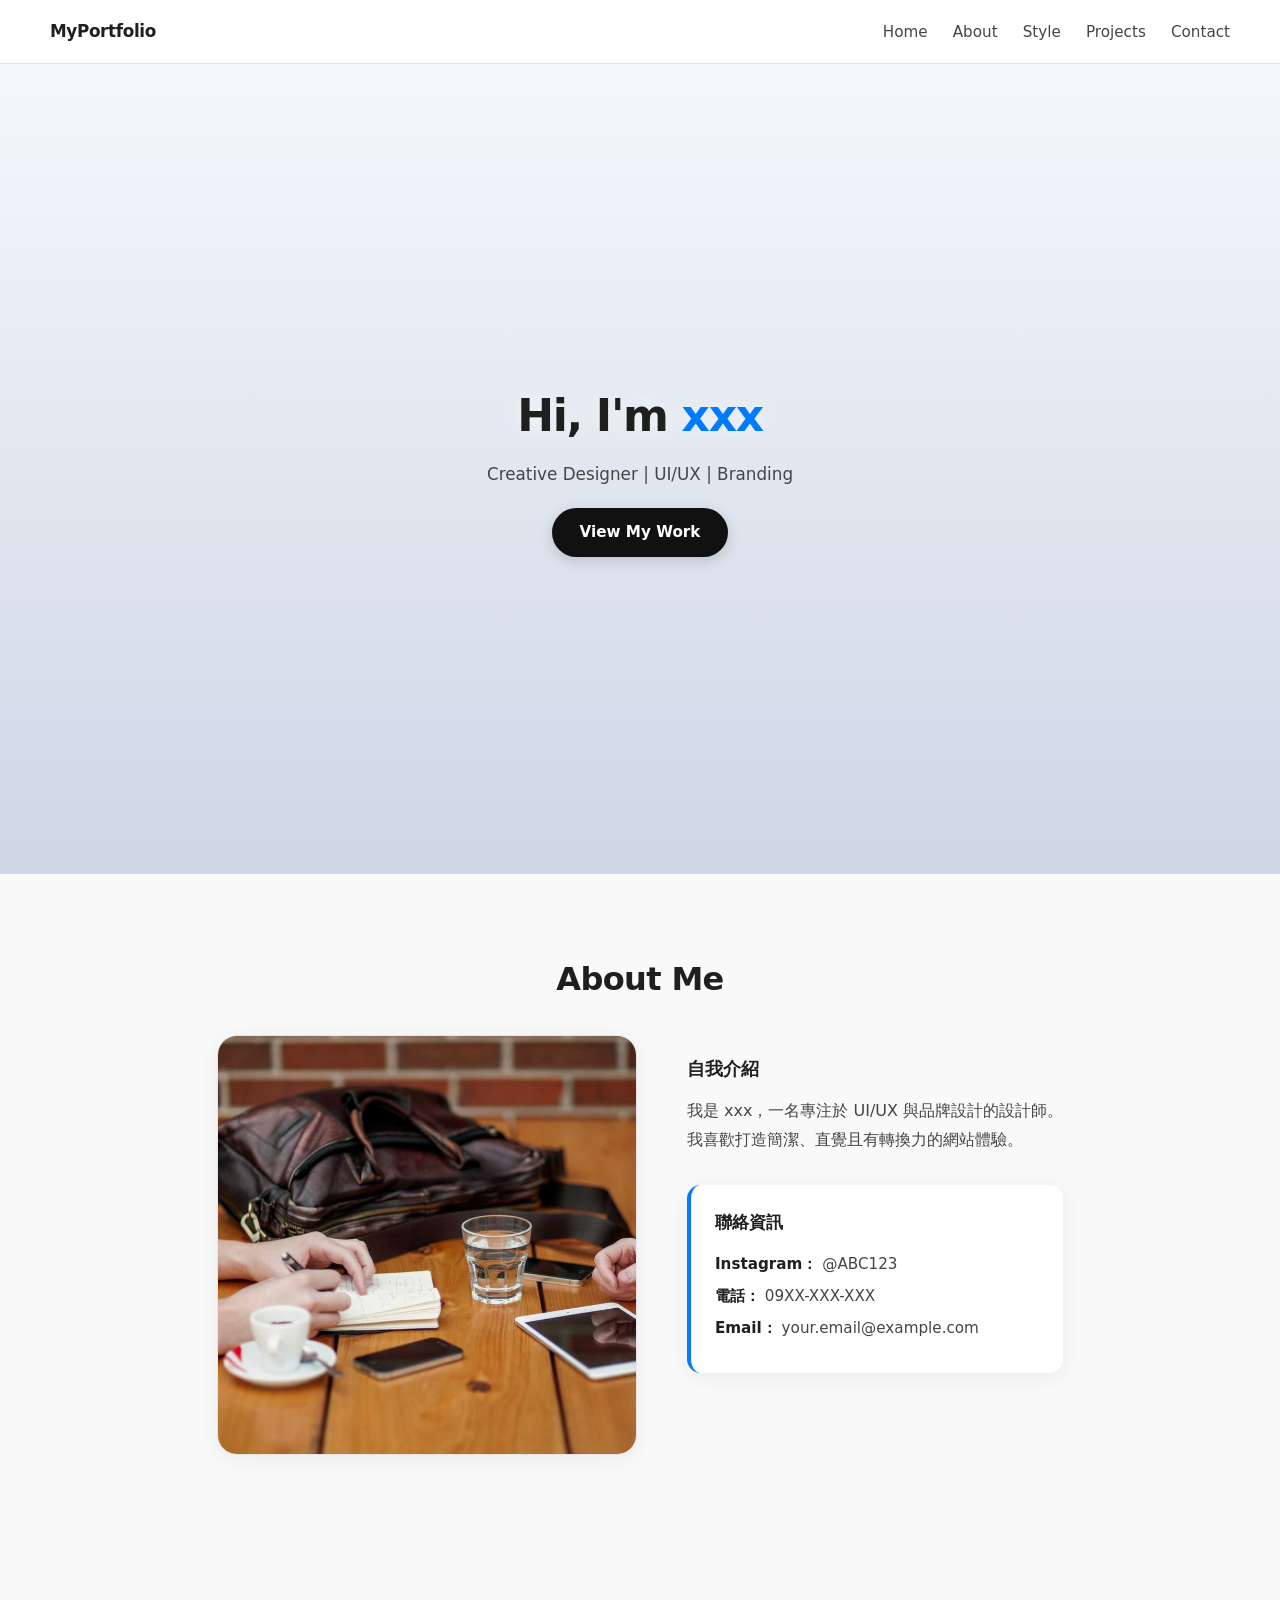
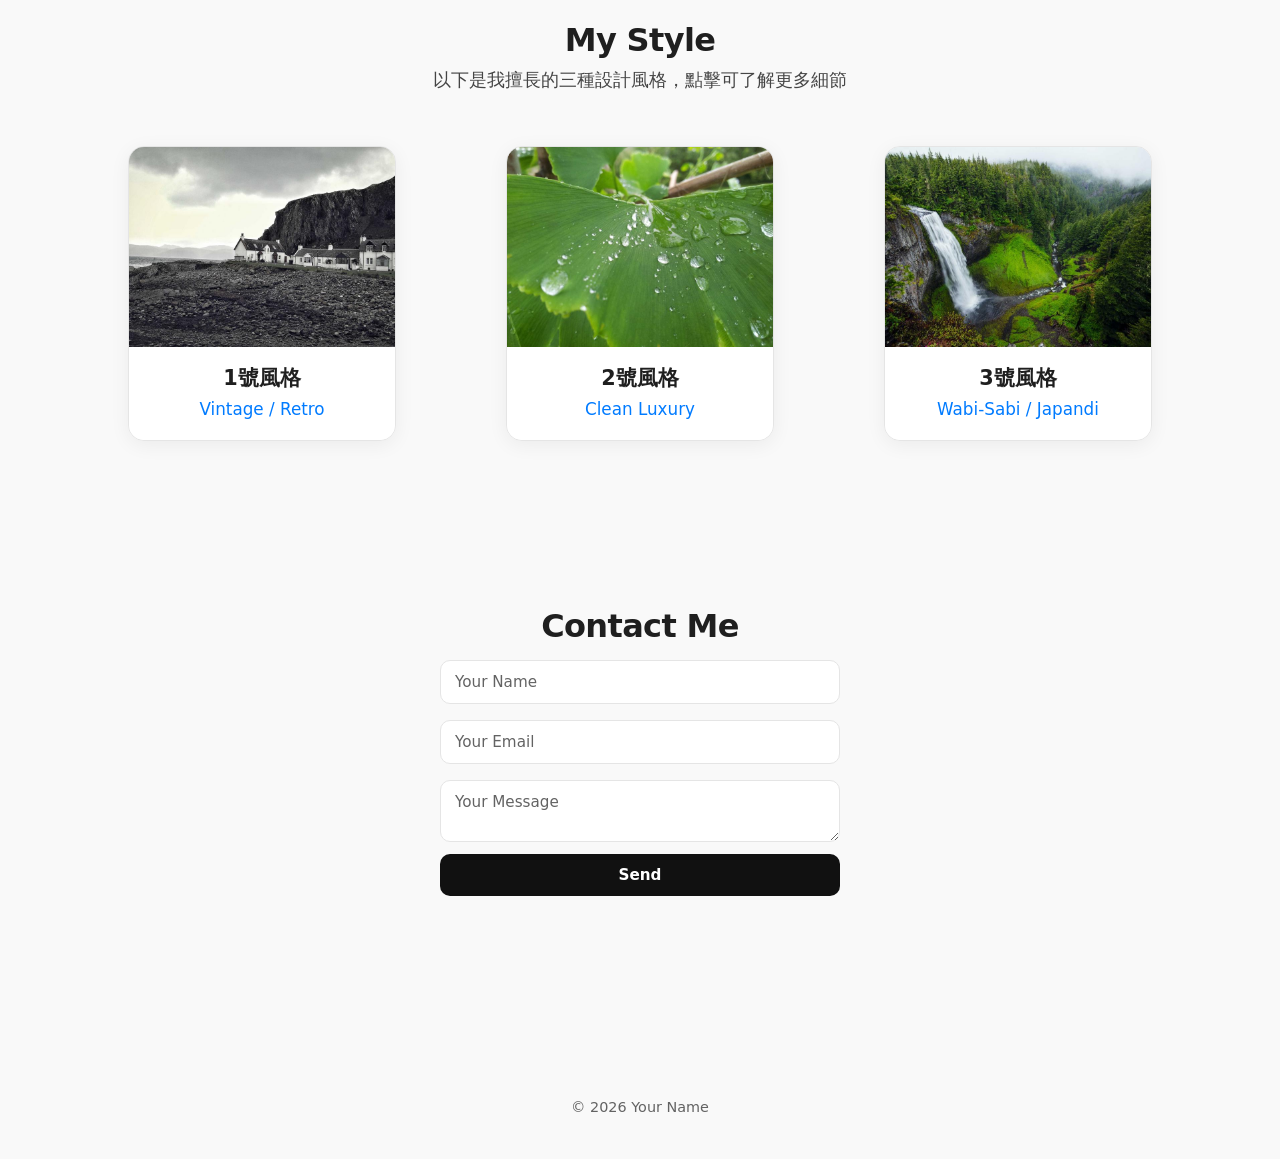
==== index.html @ acd369ec "Initial commit: portfolio-modern-minimal portfolio template with local images and performance update" ====
<!DOCTYPE html>
<html lang="zh-Hant">
<head>
  <meta charset="UTF-8">
  <meta name="viewport" content="width=device-width, initial-scale=1.0">
  <title>Modern Minimal Portfolio</title>
  <link rel="stylesheet" href="style.css">
</head>
<body>

<!-- Navbar -->
<nav class="navbar">
    <div class="logo">
        <h2>MyPortfolio</h2>
    </div>
    
    <div class="nav-links">
        <a href="index.html">Home</a>
        <a href="index.html#about">About</a>
        <a href="index.html#style">Style</a>
        <a href="projects.html">Projects</a>
        <a href="index.html#contact">Contact</a>
    </div>
</nav>

<!-- Hero -->
<section id="home" class="hero fade-in">
  <div>
    <h2>Hi, I'm <span>xxx</span></h2>
    <p>Creative Designer | UI/UX | Branding</p>
    <a href="projects.html" class="btn">View My Work</a>
  </div>
</section>
<!-- About -->
<section id="about" class="section fade-in">
  
  <h2>About Me</h2>

  <div class="about-container">
    
    <img loading="lazy" decoding="async" src="images/about.jpg" alt="BEN 照片" class="about-photo">

    <div class="about-content">
      <h3 class="about-heading">自我介紹</h3>
      <p>
        我是 xxx，一名專注於 UI/UX 與品牌設計的設計師。<br>
        我喜歡打造簡潔、直覺且有轉換力的網站體驗。
      </p>

      <!-- 聯絡資訊放在 About Me 裡面 -->
      <div class="contact-info">
        <h3>聯絡資訊</h3>
        <p><strong>Instagram：</strong> @ABC123</p>
        <p><strong>電話：</strong> 09XX-XXX-XXX</p>
        <p><strong>Email：</strong> your.email@example.com</p>
      </div>
    </div>

  </div>

</section>

<!-- My Style -->
<section id="style" class="section fade-in">
  <h2>My Style</h2>
  <p class="section-intro">
    以下是我擅長的三種設計風格，點擊可了解更多細節
  </p>
  
  <div class="grid">

    <a href="style1.html" class="card">
      <img loading="lazy" decoding="async" src="images/style1.jpg" alt="復古風">
      <div class="card-info">
        <h3>1號風格</h3>
        <p>Vintage / Retro</p>
      </div>
    </a>

    <a href="style2.html" class="card">
      <img loading="lazy" decoding="async" src="images/style-luxury.jpg" alt="清奢風">
      <div class="card-info">
        <h3>2號風格</h3>
        <p>Clean Luxury</p>
      </div>
    </a>

    <a href="style3.html" class="card">
      <img loading="lazy" decoding="async" src="images/style3.jpg" alt="侘寂風">
      <div class="card-info">
        <h3>3號風格</h3>
        <p>Wabi-Sabi / Japandi</p>
      </div>
    </a>

  </div>
</section>



<!-- Contact -->
<section id="contact" class="section fade-in">
  <h2>Contact Me</h2>
  <form action="https://formspree.io/f/YOUR_FORM_ID" method="POST">
    <input type="text" name="name" placeholder="Your Name" required>
    <input type="email" name="email" placeholder="Your Email" required>
    <textarea name="message" placeholder="Your Message" required></textarea>
    <button type="submit">Send</button>
  </form>
</section>

<footer>
  <p>© 2026 Your Name</p>
</footer>

<script src="script.js"></script>
</body>
</html>
---- style.css ----
/* ===== 現代極簡風 · portfolio-modern-minimal（大眾審美優化版） ===== */

:root {
  --bg: #f9f9f9;
  --surface: #ffffff;
  --text: #1f1f1f;
  --text-secondary: #454545;
  --text-muted: #636363;
  --accent: #007bff;
  --accent-hover: #0069d9;
  --accent-soft: rgba(0, 123, 255, 0.1);
  --btn: #111111;
  --btn-hover: #333333;
  --border: #e5e5e5;
  --shadow: 0 4px 20px rgba(0, 0, 0, 0.06);
  --shadow-hover: 0 12px 32px rgba(0, 0, 0, 0.1);
}

* {
  margin: 0;
  padding: 0;
  box-sizing: border-box;
  font-family: "Segoe UI", system-ui, -apple-system, sans-serif;
}

body {
  line-height: 1.6;
  background: var(--bg);
  color: var(--text-secondary);
}

h2 {
  color: var(--text);
  font-size: 2rem;
  font-weight: 700;
  letter-spacing: -0.02em;
}

footer {
  text-align: center;
  padding: 40px;
  margin-top: 80px;
  color: var(--text-muted);
  font-size: 0.9rem;
}

.page-title {
  text-align: center;
  margin: 80px 0 60px;
  font-size: 2.5rem;
  font-weight: 700;
  color: var(--text);
  letter-spacing: -0.02em;
}

.section-intro {
  text-align: center;
  font-size: 1.1rem;
  max-width: 640px;
  margin: 0 auto 50px;
  color: var(--text-secondary);
  line-height: 1.7;
}

/* Navbar */
.navbar {
  display: flex;
  justify-content: space-between;
  align-items: center;
  padding: 18px 50px;
  background: rgba(255, 255, 255, 0.97);
  border-bottom: 1px solid var(--border);
}

.navbar h2 {
  color: var(--text);
  font-size: 1.05rem;
  font-weight: 700;
}

.navbar a {
  margin-left: 20px;
  text-decoration: none;
  color: var(--text-secondary);
  font-size: 0.95rem;
  transition: color 0.2s;
}

.navbar a:hover {
  color: var(--accent);
}

/* Hero — 分層背景，捲動比 fixed 更順 */
.hero {
  position: relative;
  isolation: isolate;
  height: 90vh;
  display: flex;
  align-items: center;
  justify-content: center;
  text-align: center;
}

.hero::before {
  content: "";
  position: absolute;
  inset: 0;
  z-index: 0;
  background: linear-gradient(rgba(245, 247, 250, 0.88), rgba(195, 207, 226, 0.82)),
              url('https://picsum.photos/id/1015/1920/1080') center/cover no-repeat;
  pointer-events: none;
}

.hero > * {
  position: relative;
  z-index: 1;
}

.hero h2 {
  color: var(--text);
  font-size: clamp(2rem, 5vw, 2.75rem);
  font-weight: 700;
  letter-spacing: -0.03em;
  text-shadow: 0 1px 24px rgba(255, 255, 255, 0.8);
}

.hero span {
  color: var(--accent);
}

.hero p {
  color: var(--text-secondary);
  margin-top: 10px;
  font-size: 1.05rem;
}

.btn {
  display: inline-block;
  margin-top: 20px;
  padding: 12px 28px;
  background: var(--btn);
  color: #ffffff;
  text-decoration: none;
  border-radius: 9999px;
  font-weight: 600;
  font-size: 0.95rem;
  transition: background 0.2s, transform 0.2s, box-shadow 0.2s;
  box-shadow: 0 4px 14px rgba(0, 0, 0, 0.15);
}

.btn:hover {
  background: var(--btn-hover);
  transform: translateY(-2px);
  box-shadow: 0 6px 20px rgba(0, 0, 0, 0.2);
}

/* Section */
.section {
  padding: 80px 50px;
  text-align: center;
}

/* Grid */
.grid {
  display: grid;
  grid-template-columns: repeat(3, 1fr);
  gap: 24px;
  max-width: 1150px;
  margin: 0 auto;
  padding: 0 20px;
}

.card {
  background: var(--surface);
  overflow: hidden;
  transition: transform 0.2s ease;
  border-radius: 16px;
  box-shadow: var(--shadow);
  border: 1px solid var(--border);
  max-width: 340px;
  margin: 0 auto;
  text-decoration: none;
  color: inherit;
  display: block;
}

.card img {
  width: 100%;
  height: 200px;
  object-fit: cover;
  object-position: center;
  display: block;
  aspect-ratio: 4 / 3;
}

.card:hover {
  transform: translateY(-6px);
}

.card-info {
  padding: 18px 20px;
  text-align: center;
  background: var(--surface);
}

.card-info h3 {
  color: var(--text);
  margin-bottom: 6px;
  font-size: 1.3rem;
  font-weight: 700;
  line-height: 1.3;
}

.card-info p {
  color: var(--accent);
  margin: 0;
  font-size: 1.05rem;
  font-weight: 500;
  line-height: 1.4;
}

/* Form */
form {
  display: flex;
  flex-direction: column;
  max-width: 400px;
  margin: auto;
}

form input,
form textarea {
  margin: 8px 0;
  padding: 12px 14px;
  background: var(--surface);
  border: 1px solid var(--border);
  border-radius: 10px;
  color: var(--text);
  font-size: 0.95rem;
  transition: border-color 0.2s, box-shadow 0.2s;
}

form input::placeholder,
form textarea::placeholder {
  color: var(--text-muted);
}

form input:focus,
form textarea:focus {
  outline: none;
  border-color: var(--accent);
  box-shadow: 0 0 0 3px var(--accent-soft);
}

button {
  margin-top: 4px;
  padding: 12px;
  background: var(--btn);
  color: #ffffff;
  border: none;
  border-radius: 10px;
  cursor: pointer;
  font-weight: 600;
  font-size: 0.95rem;
  transition: background 0.2s;
}

button:hover {
  background: var(--btn-hover);
}

/* Animation */
.fade-in {
  opacity: 0;
  transform: translateY(12px);
  transition: opacity 0.4s ease, transform 0.4s ease;
}

.fade-in.show {
  opacity: 1;
  transform: translateY(0);
}

/* About Me */
.about-container {
  display: flex;
  align-items: flex-start;
  justify-content: center;
  gap: 50px;
  flex-wrap: wrap;
  margin-top: 30px;
}

.about-photo {
  width: 420px;
  height: 420px;
  border-radius: 20px;
  object-fit: cover;
  box-shadow: var(--shadow);
  border: 1px solid var(--border);
  flex-shrink: 0;
}

.about-content {
  max-width: 480px;
  text-align: left;
  padding-top: 20px;
}

.about-heading {
  margin: 0 0 14px;
  color: var(--text);
  font-size: 1.1rem;
  font-weight: 700;
}

.about-content > p {
  margin: 0;
  color: var(--text-secondary);
  line-height: 1.8;
}

.about-content a,
.contact-info a {
  color: var(--text-secondary);
  text-decoration: none;
}

.about-content a:hover,
.contact-info a:hover {
  color: var(--accent);
  text-decoration: underline;
}

.contact-info {
  margin-top: 30px;
  padding: 24px;
  background: var(--surface);
  border-radius: 14px;
  border-left: 4px solid var(--accent);
  box-shadow: var(--shadow);
}

.contact-info h3 {
  margin-top: 0;
  margin-bottom: 16px;
  color: var(--text);
  font-size: 1.05rem;
}

.contact-info p {
  margin: 8px 0;
  color: var(--text-secondary);
  font-size: 0.95rem;
}

.contact-info strong {
  color: var(--text);
  font-weight: 600;
}

/* My Projects */
#projects {
  padding-top: 80px;
}

#projects h2 {
  margin-bottom: 100px !important;
  color: var(--text);
  font-size: 2.5rem !important;
}

.project-detail {
  max-width: 1200px;
  margin: 40px auto;
  padding: 0 20px;
}

.project-content {
  display: flex;
  gap: 60px;
  align-items: flex-start;
  flex-wrap: wrap;
}

.project-image-container {
  flex: 1;
  min-width: 300px;
}

.project-image {
  width: 100%;
  aspect-ratio: 4 / 3;
  object-fit: cover;
  object-position: center;
  border-radius: 16px;
  box-shadow: var(--shadow);
  border: 1px solid var(--border);
}

.grid-2 {
  grid-template-columns: repeat(2, 1fr);
  max-width: 760px;
}

.project-info {
  flex: 1;
  min-width: 300px;
  text-align: left;
  padding-top: 8px;
}

.project-info h1 {
  margin: 0 0 0.4rem;
  font-size: 2.1rem;
  font-weight: 700;
  line-height: 1.25;
  color: var(--text);
  letter-spacing: -0.02em;
}

.category {
  color: var(--text-secondary);
  font-weight: 500;
  font-size: 1.05rem;
  line-height: 1.5;
  margin: 0 0 1.75rem;
  padding-bottom: 1.5rem;
  border-bottom: 1px solid var(--border);
}

.project-info h3 {
  margin: 1.75rem 0 0.65rem;
  color: var(--accent);
  font-size: 1.2rem;
  font-weight: 700;
  letter-spacing: 0.02em;
}

.project-info h3:first-of-type {
  margin-top: 0;
}

.project-info p {
  margin: 0;
  font-size: 1.05rem;
  font-weight: 400;
  line-height: 1.85;
  color: var(--text-secondary);
}

.project-info p.category {
  font-size: 1.05rem;
  color: var(--text-secondary);
  letter-spacing: 0;
}

/* Back Button */
.back-btn {
  color: var(--text-secondary);
  text-decoration: none;
  font-size: 0.95rem;
  display: inline-flex;
  align-items: center;
  gap: 8px;
  transition: color 0.2s;
}

.back-btn:hover {
  color: var(--accent);
}

/* RWD */
@media (max-width: 768px) {
  .grid {
    grid-template-columns: 1fr;
  }

  .grid-2 {
    grid-template-columns: 1fr;
    max-width: 340px;
  }

  .navbar {
    flex-direction: column;
    text-align: center;
    gap: 12px;
    padding: 16px 24px;
  }

  .section {
    padding: 60px 24px;
  }

  .project-content {
    flex-direction: column;
    gap: 30px;
  }

  .about-photo {
    width: 100%;
    max-width: 420px;
    height: auto;
    aspect-ratio: 1;
  }
}
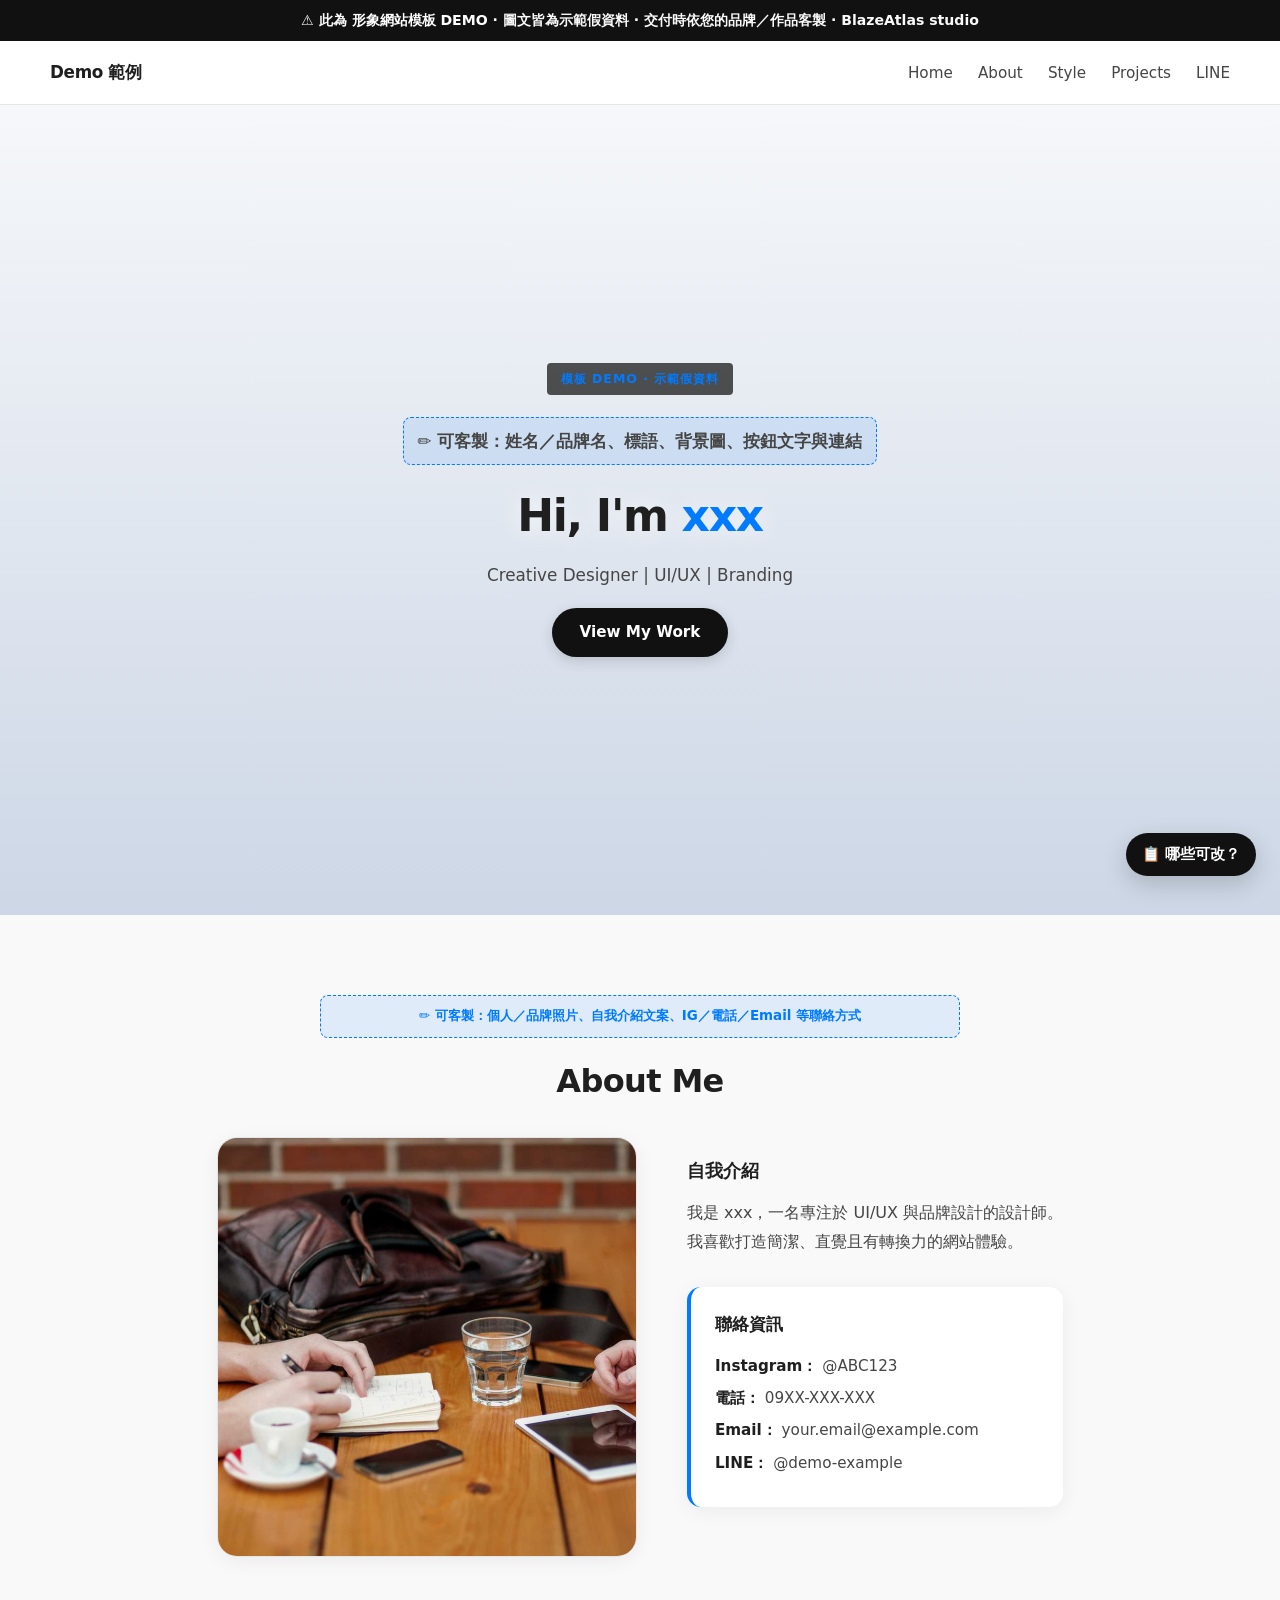
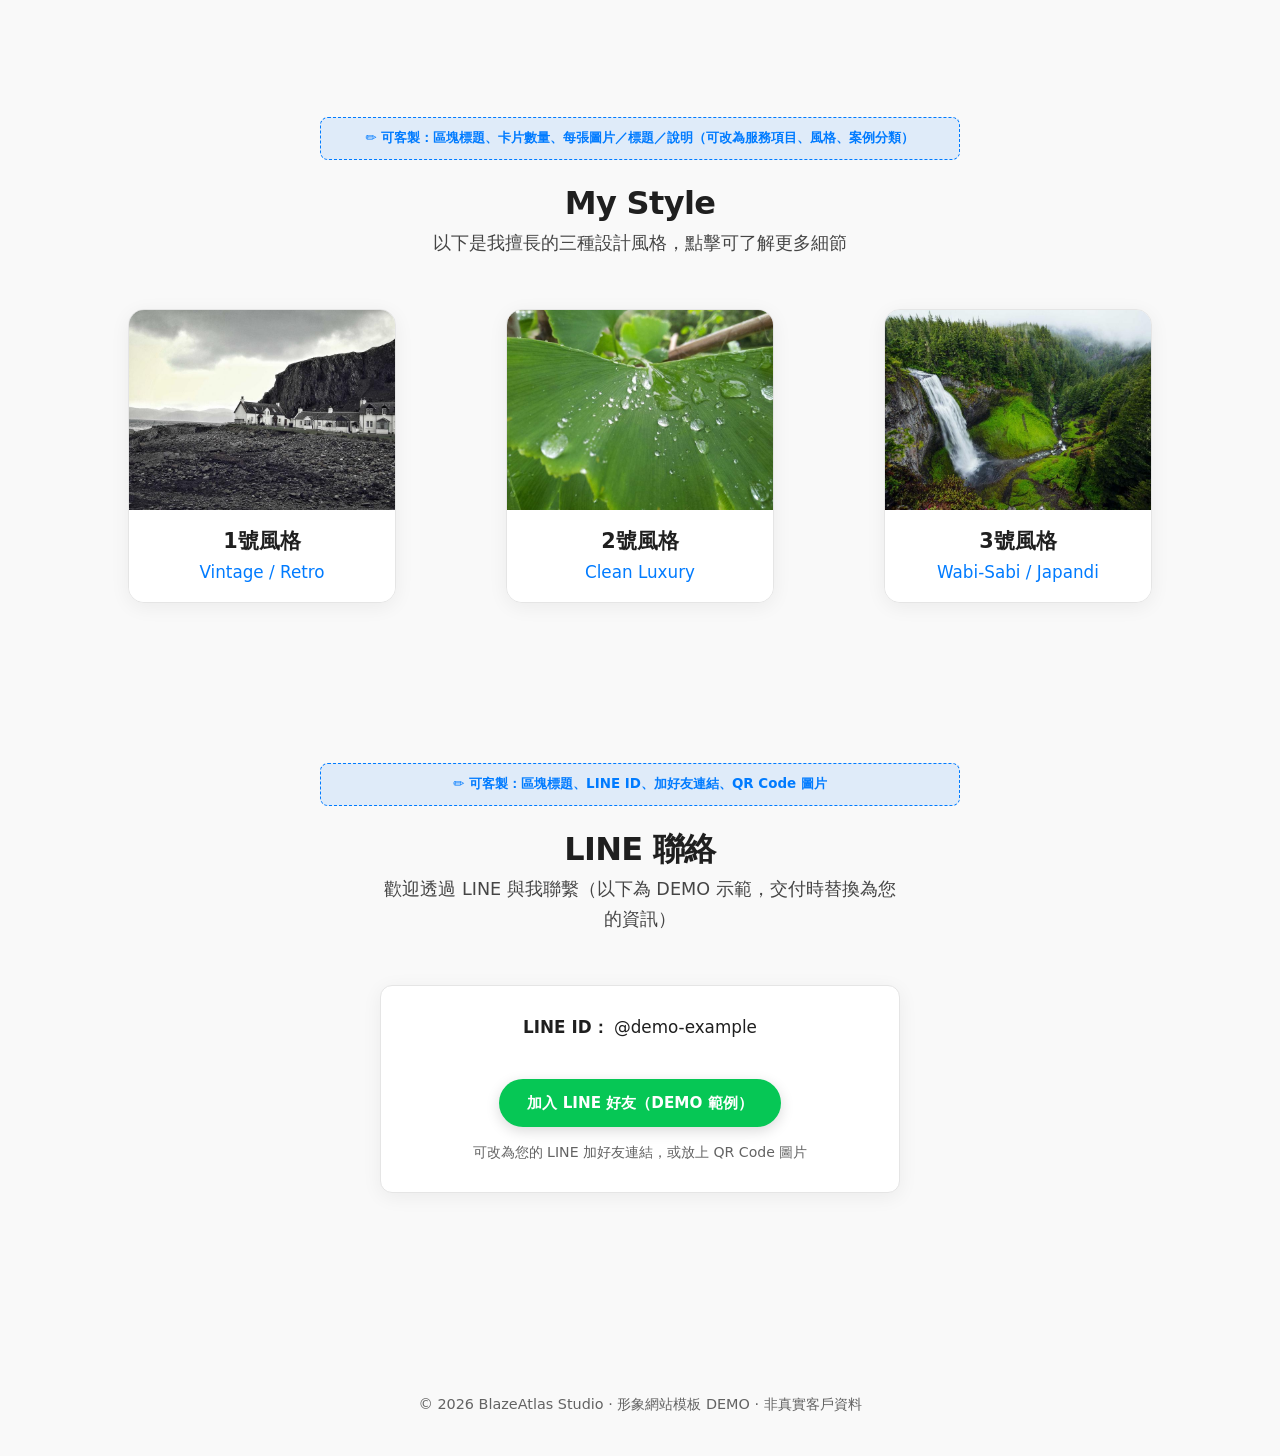
==== commit eb7895b1: "Add DEMO labels and customization hints for client previews. Show demo banner, per-section customize" ====
--- a/index.html
+++ b/index.html
@@ -3,15 +3,18 @@
 <head>
   <meta charset="UTF-8">
   <meta name="viewport" content="width=device-width, initial-scale=1.0">
-  <title>Modern Minimal Portfolio</title>
+  <meta name="description" content="形象網站模板 DEMO 展示（現代極簡風）— 圖文為示範假資料，交付時依您的資料客製。">
+  <title>形象網站模板 DEMO｜現代極簡風</title>
   <link rel="stylesheet" href="style.css">
 </head>
 <body>
 
+<p class="demo-bar">⚠️ 此為 <strong>形象網站模板 DEMO</strong> · 圖文皆為示範假資料 · 交付時依您的品牌／作品客製 · BlazeAtlas studio</p>
+
 <!-- Navbar -->
 <nav class="navbar">
     <div class="logo">
-        <h2>MyPortfolio</h2>
+        <h2>Demo 範例</h2>
     </div>
     
     <div class="nav-links">
@@ -19,26 +22,28 @@
         <a href="index.html#about">About</a>
         <a href="index.html#style">Style</a>
         <a href="projects.html">Projects</a>
-        <a href="index.html#contact">Contact</a>
+        <a href="index.html#contact">LINE</a>
     </div>
 </nav>
 
 <!-- Hero -->
 <section id="home" class="hero fade-in">
   <div>
+    <span class="hero-tag">模板 DEMO · 示範假資料</span>
+    <p class="customize-hint">✏️ 可客製：姓名／品牌名、標語、背景圖、按鈕文字與連結</p>
     <h2>Hi, I'm <span>xxx</span></h2>
     <p>Creative Designer | UI/UX | Branding</p>
     <a href="projects.html" class="btn">View My Work</a>
   </div>
 </section>
+
 <!-- About -->
 <section id="about" class="section fade-in">
-  
+  <p class="customize-hint">✏️ 可客製：個人／品牌照片、自我介紹文案、IG／電話／Email 等聯絡方式</p>
   <h2>About Me</h2>
 
   <div class="about-container">
-    
-    <img loading="lazy" decoding="async" src="images/about.jpg" alt="BEN 照片" class="about-photo">
+    <img loading="lazy" decoding="async" src="images/about.jpg" alt="示範照片" class="about-photo">
 
     <div class="about-content">
       <h3 class="about-heading">自我介紹</h3>
@@ -47,21 +52,20 @@
         我喜歡打造簡潔、直覺且有轉換力的網站體驗。
       </p>
 
-      <!-- 聯絡資訊放在 About Me 裡面 -->
       <div class="contact-info">
         <h3>聯絡資訊</h3>
         <p><strong>Instagram：</strong> @ABC123</p>
         <p><strong>電話：</strong> 09XX-XXX-XXX</p>
         <p><strong>Email：</strong> your.email@example.com</p>
+        <p><strong>LINE：</strong> @demo-example</p>
       </div>
     </div>
-
   </div>
-
 </section>
 
 <!-- My Style -->
 <section id="style" class="section fade-in">
+  <p class="customize-hint">✏️ 可客製：區塊標題、卡片數量、每張圖片／標題／說明（可改為服務項目、風格、案例分類）</p>
   <h2>My Style</h2>
   <p class="section-intro">
     以下是我擅長的三種設計風格，點擊可了解更多細節
@@ -96,22 +100,41 @@
   </div>
 </section>
 
-
-
-<!-- Contact -->
+<!-- LINE Contact -->
 <section id="contact" class="section fade-in">
-  <h2>Contact Me</h2>
-  <form action="https://formspree.io/f/YOUR_FORM_ID" method="POST">
-    <input type="text" name="name" placeholder="Your Name" required>
-    <input type="email" name="email" placeholder="Your Email" required>
-    <textarea name="message" placeholder="Your Message" required></textarea>
-    <button type="submit">Send</button>
-  </form>
+  <p class="customize-hint">✏️ 可客製：區塊標題、LINE ID、加好友連結、QR Code 圖片</p>
+  <h2>LINE 聯絡</h2>
+  <div class="line-contact">
+    <p class="section-intro">歡迎透過 LINE 與我聯繫（以下為 DEMO 示範，交付時替換為您的資訊）</p>
+    <div class="line-box">
+      <p class="line-id"><strong>LINE ID：</strong> @demo-example</p>
+      <a href="#" class="btn btn-line" onclick="return false;">加入 LINE 好友（DEMO 範例）</a>
+      <p class="line-note">可改為您的 LINE 加好友連結，或放上 QR Code 圖片</p>
+    </div>
+  </div>
 </section>
 
 <footer>
-  <p>© 2026 Your Name</p>
+  <p>© 2026 BlazeAtlas Studio · 形象網站模板 DEMO · 非真實客戶資料</p>
 </footer>
+
+<button type="button" class="demo-guide-fab" aria-label="查看可客製項目">📋 哪些可改？</button>
+
+<aside class="demo-guide-panel" aria-hidden="true">
+  <div class="demo-guide-header">
+    <h3>此模板可客製項目</h3>
+    <button type="button" class="demo-guide-close" aria-label="關閉">✕</button>
+  </div>
+  <ul class="demo-guide-list">
+    <li><strong>整體</strong>：配色氛圍、Logo 文字、導覽列項目名稱</li>
+    <li><strong>首頁</strong>：姓名／品牌名、標語、背景圖、按鈕文字與連結</li>
+    <li><strong>關於我</strong>：照片、自我介紹、IG／電話／Email／LINE</li>
+    <li><strong>風格／服務區</strong>：標題、卡片內容（可改服務項目或案例分類）</li>
+    <li><strong>作品頁</strong>：作品數量 6／9／12 件，每件圖文與說明</li>
+    <li><strong>LINE 聯絡區</strong>：LINE ID、加好友連結、QR Code</li>
+  </ul>
+  <p class="demo-guide-note">以上為示範假資料，交付時依您提供的內容替換，不用擔心套版感。</p>
+</aside>
 
 <script src="script.js"></script>
 </body>
--- a/style.css
+++ b/style.css
@@ -481,10 +481,48 @@
   }
 
   .navbar {
-    flex-direction: column;
-    text-align: center;
-    gap: 12px;
-    padding: 16px 24px;
+    flex-direction: row;
+    flex-wrap: nowrap;
+    justify-content: space-between;
+    align-items: center;
+    gap: 8px;
+    padding: 12px 14px;
+    text-align: left;
+  }
+
+  .navbar .logo {
+    flex-shrink: 0;
+  }
+
+  .navbar .logo h2 {
+    font-size: 0.82rem;
+  }
+
+  .nav-links {
+    display: flex;
+    flex-wrap: nowrap;
+    align-items: center;
+    gap: 5px;
+    min-width: 0;
+  }
+
+  .navbar a {
+    margin-left: 0;
+    font-size: 0.68rem;
+    white-space: nowrap;
+  }
+
+  .hero {
+    height: auto;
+    min-height: 68vh;
+    margin: 8px 18px 0;
+    padding: 56px 24px;
+    border-radius: 18px;
+    overflow: hidden;
+  }
+
+  .hero h2 {
+    font-size: 1.75rem;
   }
 
   .section {
@@ -502,4 +540,199 @@
     height: auto;
     aspect-ratio: 1;
   }
-}
+
+  .demo-guide-fab {
+    bottom: 16px;
+    right: 16px;
+    font-size: 0.85rem;
+    padding: 10px 14px;
+  }
+
+  .demo-guide-panel {
+    right: 12px;
+    left: 12px;
+    width: auto;
+    max-width: none;
+  }
+}
+
+/* ===== DEMO 展示標示 ===== */
+.demo-bar {
+  background: #111111;
+  color: #fafafa;
+  text-align: center;
+  padding: 10px 16px;
+  font-size: 0.88rem;
+  font-weight: 600;
+  line-height: 1.5;
+}
+
+.demo-bar strong {
+  color: #ffffff;
+}
+
+.hero-tag {
+  display: inline-block;
+  font-size: 0.78rem;
+  font-weight: 600;
+  letter-spacing: 0.08em;
+  color: #ffffff;
+  background: rgba(17, 17, 17, 0.72);
+  padding: 6px 14px;
+  border-radius: 4px;
+  margin-bottom: 12px;
+}
+
+.customize-hint {
+  display: block;
+  max-width: 640px;
+  margin: 0 auto 18px;
+  padding: 10px 14px;
+  background: var(--accent-soft);
+  color: var(--accent);
+  border: 1px dashed var(--accent);
+  border-radius: 8px;
+  font-size: 0.84rem;
+  font-weight: 600;
+  text-align: center;
+  line-height: 1.55;
+}
+
+.hero .customize-hint {
+  margin-bottom: 16px;
+}
+
+.line-contact {
+  max-width: 520px;
+  margin: 0 auto;
+  text-align: center;
+}
+
+.line-box {
+  margin-top: 24px;
+  padding: 28px 24px;
+  background: var(--surface);
+  border: 1px solid var(--border);
+  border-radius: 12px;
+  box-shadow: var(--shadow);
+}
+
+.line-id {
+  font-size: 1.05rem;
+  margin-bottom: 18px;
+  color: var(--text);
+}
+
+.line-note {
+  margin-top: 14px;
+  font-size: 0.88rem;
+  color: var(--text-muted);
+}
+
+.btn-line {
+  background: #06c755;
+  color: #ffffff !important;
+  border: none;
+}
+
+.btn-line:hover {
+  background: #05b04c;
+}
+
+.demo-guide-fab {
+  position: fixed;
+  bottom: 24px;
+  right: 24px;
+  z-index: 200;
+  padding: 12px 16px;
+  border: none;
+  border-radius: 999px;
+  background: #111111;
+  color: #ffffff;
+  font-size: 0.92rem;
+  font-weight: 600;
+  cursor: pointer;
+  box-shadow: 0 8px 24px rgba(0, 0, 0, 0.18);
+  transition: transform 0.2s, background 0.2s;
+}
+
+.demo-guide-fab:hover {
+  background: #333333;
+  transform: translateY(-2px);
+}
+
+.demo-guide-panel {
+  position: fixed;
+  bottom: 80px;
+  right: 24px;
+  z-index: 201;
+  width: min(360px, calc(100vw - 32px));
+  max-height: min(70vh, 520px);
+  overflow-y: auto;
+  padding: 20px;
+  background: var(--surface);
+  border: 1px solid var(--border);
+  border-radius: 14px;
+  box-shadow: var(--shadow-hover);
+  opacity: 0;
+  visibility: hidden;
+  transform: translateY(12px);
+  transition: opacity 0.2s, transform 0.2s, visibility 0.2s;
+}
+
+.demo-guide-panel.open {
+  opacity: 1;
+  visibility: visible;
+  transform: translateY(0);
+}
+
+.demo-guide-header {
+  display: flex;
+  align-items: center;
+  justify-content: space-between;
+  gap: 12px;
+  margin-bottom: 14px;
+}
+
+.demo-guide-header h3 {
+  margin: 0;
+  font-size: 1.05rem;
+  color: var(--text);
+}
+
+.demo-guide-close {
+  border: none;
+  background: transparent;
+  color: var(--text-muted);
+  font-size: 1.1rem;
+  cursor: pointer;
+  line-height: 1;
+}
+
+.demo-guide-list {
+  margin: 0;
+  padding-left: 18px;
+  color: var(--text-secondary);
+  font-size: 0.92rem;
+  line-height: 1.7;
+}
+
+.demo-guide-list li + li {
+  margin-top: 8px;
+}
+
+.demo-guide-note {
+  margin: 14px 0 0;
+  padding-top: 12px;
+  border-top: 1px solid var(--border);
+  font-size: 0.86rem;
+  color: var(--text-muted);
+  line-height: 1.6;
+}
+
+.projects-demo-intro {
+  max-width: 720px;
+  margin: 0 auto 36px;
+  padding: 0 24px;
+  text-align: center;
+}
